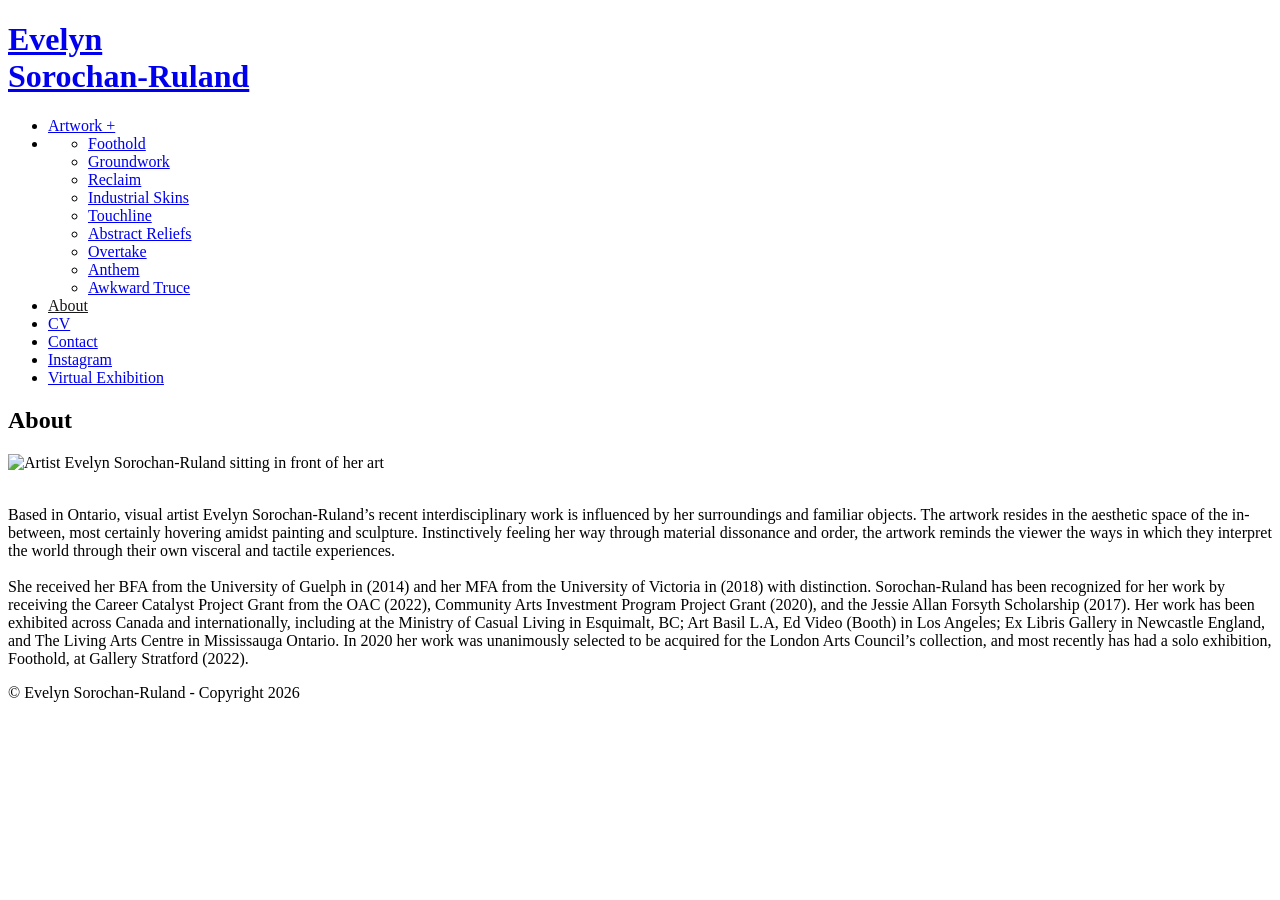
==== about.html @ 33db1806 "Update copyright year to 2026 in multiple HTML files" ====
<!doctype html>
<html lang="en">

<head>
    <link rel="preconnect" href="https://fonts.googleapis.com"/>
    <link rel="stylesheet" href="https://fonts.googleapis.com/css2?family=Spartan:wght@300;400;500&display=swap" />
    <!-- Global site tag (gtag.js) - Google Analytics -->
    <script async src="https://www.googletagmanager.com/gtag/js?id=G-T53KKNL53F"></script>
    <script>
        window.dataLayer = window.dataLayer || [];

        function gtag() {
            dataLayer.push(arguments);
        }
        gtag('js', new Date());
        gtag('config', 'G-T53KKNL53F');
    </script>
    <meta charset="utf-8">
    <meta name="viewport" content="width=device-width, initial-scale=1.0" />
    <title>The Artist | Evelyn Sorochan-Ruland</title>
    <meta name="description" content="Learn more about visual artist Evelyn Sorochan-Ruland.">
    <link href="main.css" rel="stylesheet">
    <!-- ****** faviconit.com favicons ****** -->
    <link rel="shortcut icon" href="/favicon.ico">
    <link rel="icon" sizes="16x16 32x32 64x64" href="/favicon.ico">
    <link rel="icon" type="image/png" sizes="196x196" href="/favicon-192.png">
    <link rel="icon" type="image/png" sizes="160x160" href="/favicon-160.png">
    <link rel="icon" type="image/png" sizes="96x96" href="/favicon-96.png">
    <link rel="icon" type="image/png" sizes="64x64" href="/favicon-64.png">
    <link rel="icon" type="image/png" sizes="32x32" href="/favicon-32.png">
    <link rel="icon" type="image/png" sizes="16x16" href="/favicon-16.png">
    <link rel="apple-touch-icon" href="/favicon-57.png">
    <link rel="apple-touch-icon" sizes="114x114" href="/favicon-114.png">
    <link rel="apple-touch-icon" sizes="72x72" href="/favicon-72.png">
    <link rel="apple-touch-icon" sizes="144x144" href="/favicon-144.png">
    <link rel="apple-touch-icon" sizes="60x60" href="/favicon-60.png">
    <link rel="apple-touch-icon" sizes="120x120" href="/favicon-120.png">
    <link rel="apple-touch-icon" sizes="76x76" href="/favicon-76.png">
    <link rel="apple-touch-icon" sizes="152x152" href="/favicon-152.png">
    <link rel="apple-touch-icon" sizes="180x180" href="/favicon-180.png">
    <meta name="msapplication-TileColor" content="#FFFFFF">
    <meta name="msapplication-TileImage" content="/favicon-144.png">
    <meta name="msapplication-config" content="/browserconfig.xml">
    <!-- ****** faviconit.com favicons ****** -->
    <!--[if lt IE 9]>
<script src="http://html5shiv.googlecode.com/svn/trunk/html5.js"></script>
<![endif]-->
    <script language="JavaScript" type="text/JavaScript">

        function dropdown() {
            var x = document.getElementById("innermenu");
            var y = document.getElementById("dropbut");
            var z = document.getElementById("images");
            if (x.className === "") {
                x.className = "active";
                z.className = "active";
                y.style = "color:#171717";
                y.innerHTML = "Artwork −";
                sessionStorage.setItem("down", true);
            } else {
                x.className = "";
                z.className = "";
                y.style = "color: #555555";
                y.innerHTML = "Artwork +";
                sessionStorage.setItem("down", false);
            }
        }
        var x;

        function dropfunc() {
            x = setTimeout(dropdown,
                9000);
        }

        function cleartime() {
            try {
                clearTimeout(x);
            } catch {}
        }

        function resettime() {
            var x = document.getElementById("innermenu");
            if (x.className == "active") {} else {
                cleartime(x);
            }
        }

        function setup() {
            var x = document.getElementById("innermenu");
            var z = document.getElementById("images");
            var test = "false";
            try {
                test = sessionStorage.getItem("down");
            } catch (err) {}
            if (test === "true") {
                x.className = "active";
                z.className = "active";
                setTimeout(dropdown, 300);
                sessionStorage.setItem("down", false);
            } else {
                x.className = "";
                z.className = "";
                sessionStorage.setItem("down",
                    false);
            }
        }

    </script>
</head>
<div id="wrap">

    <body>
        <div id="menu">
            <header>
                <h1><a href="index.html">Evelyn<br>Sorochan-Ruland</a></h1>
            </header>
            <nav>
                <ul>
                    <li><a href="#/" id="dropbut" onclick="dropdown(); cleartime(); dropfunc(); resettime();">Artwork +</a></li>
                    <li id="temp">
                        <div id="innermenu">
                            <nav>
                                <ul>
                                    <li><a href="foothold.html#top">Foothold</a> </li>
                                    <li><a href="groundwork.html#top">Groundwork</a></li>
                                    <li><a href="reclaim.html#top">Reclaim</a></li>
									<li><a href="industrial_skins.html#top">Industrial Skins</a></li>
									<li><a href="touchline.html#top">Touchline</a></li>
									<li><a href="abstractreliefs.html#top">Abstract Reliefs</a> </li>
                                    <li><a href="overtake.html#top">Overtake</a></li>
									<li><a href="anthem.html#top">Anthem</a></li>
                                    <li><a href="awkward_truce.html#top">Awkward Truce</a></li>
                                </ul>
                            </nav>
                        </div>
                    </li>
                    <li><a href="about.html" style=color:#171717>About</a></li>
                    <li><a href="cv.html">CV</a></li>
                    <li><a href="contact.html">Contact</a></li>
                    <li><a href="https://www.instagram.com/evierenae/?hl=en" target="_blank">Instagram</a></li>
                    <li class="vr"><a href="virtual_reality.html">Virtual Exhibition</a></li>
                </ul>
            </nav>
        </div>
        <div id="top"></div>
        <main>
            <div id="images">
                <script language="JavaScript" type="text/JavaScript"> setup(); </script>
                <h2 class="titleani">About</h2>
                <div id="column"> <img src="images/portrait/IMG_0545.webp"
                        alt="Artist Evelyn Sorochan-Ruland sitting in front of her art" width="2517" height="1888">
                    
                    <p><br>Based in Ontario, visual artist Evelyn Sorochan-Ruland’s recent interdisciplinary work is influenced by
                        her surroundings and familiar objects. The artwork resides in the aesthetic space of the
                        in-between, most certainly hovering amidst
                        painting and sculpture. Instinctively feeling her way through material dissonance and order, the artwork
                        reminds the viewer the ways in which they interpret the world through their own visceral and tactile
                        experiences.
                        <br>
                        <br>She received her BFA from the University of Guelph in (2014) and her MFA from the University of
                        Victoria in (2018) with distinction. Sorochan-Ruland has been recognized for her work by receiving the
                        Career Catalyst Project Grant from the OAC (2022), Community Arts Investment Program Project Grant
                        (2020), and the Jessie Allan Forsyth Scholarship (2017). Her work has been exhibited across Canada and
                        internationally, including at the Ministry of Casual Living in Esquimalt, BC; Art Basil L.A, Ed Video
                        (Booth) in Los Angeles; Ex Libris Gallery in Newcastle England, and The Living Arts Centre in
                        Mississauga Ontario. In 2020 her work was unanimously selected to be acquired for the London Arts
                        Council’s collection, and most recently has had a solo exhibition, Foothold, at Gallery Stratford (2022).
                    </p>
                </div>
            </div>
        </main>
        <footer>
            <p id="left-foot"> &copy; Evelyn Sorochan-Ruland - Copyright 2026</p>
        </footer>
    </body>
</div>

</html>
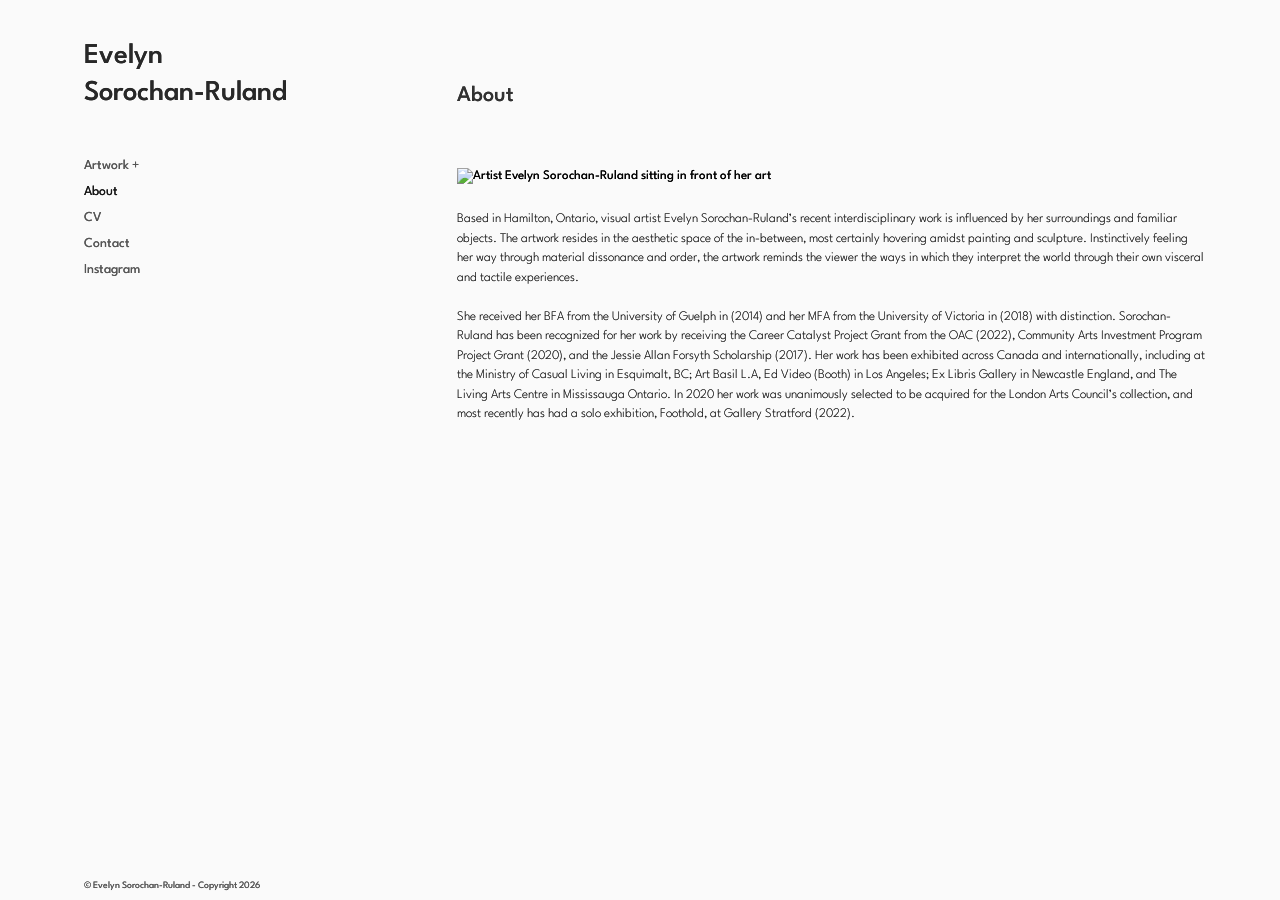
==== commit b16d4181: "Describe each public page for search and keep the unfinished virtual exhibition hidden. Point titles" ====
--- a/about.html
+++ b/about.html
@@ -17,8 +17,23 @@
     </script>
     <meta charset="utf-8">
     <meta name="viewport" content="width=device-width, initial-scale=1.0" />
-    <title>The Artist | Evelyn Sorochan-Ruland</title>
-    <meta name="description" content="Learn more about visual artist Evelyn Sorochan-Ruland.">
+    <title>About | Evelyn Sorochan-Ruland</title>
+    <meta name="description" content="About Evelyn Sorochan-Ruland, interdisciplinary artist in Hamilton, Ontario. BFA (Guelph), MFA (Victoria), BEd (Queen's).">
+    <link rel="canonical" href="https://evelynsorochanruland.com/about.html">
+    <meta name="author" content="Evelyn Sorochan-Ruland">
+    <meta property="og:locale" content="en_CA">
+    <meta property="og:type" content="website">
+    <meta property="og:site_name" content="Evelyn Sorochan-Ruland">
+    <meta property="og:title" content="About | Evelyn Sorochan-Ruland">
+    <meta property="og:description" content="About Evelyn Sorochan-Ruland, interdisciplinary artist in Hamilton, Ontario. BFA (Guelph), MFA (Victoria), BEd (Queen's).">
+    <meta property="og:url" content="https://evelynsorochanruland.com/about.html">
+    <meta property="og:image" content="https://evelynsorochanruland.com/images/portrait/IMG_0545.jpg">
+    <meta property="og:image:alt" content="Evelyn Sorochan-Ruland in front of her artwork">
+    <meta name="twitter:card" content="summary_large_image">
+    <meta name="twitter:title" content="About | Evelyn Sorochan-Ruland">
+    <meta name="twitter:description" content="About Evelyn Sorochan-Ruland, interdisciplinary artist in Hamilton, Ontario. BFA (Guelph), MFA (Victoria), BEd (Queen's).">
+    <meta name="twitter:image" content="https://evelynsorochanruland.com/images/portrait/IMG_0545.jpg">
+    <meta name="twitter:image:alt" content="Evelyn Sorochan-Ruland in front of her artwork">
     <link href="main.css" rel="stylesheet">
     <!-- ****** faviconit.com favicons ****** -->
     <link rel="shortcut icon" href="/favicon.ico">
@@ -106,6 +121,60 @@
         }
 
     </script>
+<script type="application/ld+json">
+{
+    "@context":  "https://schema.org",
+    "@graph":  [
+                   {
+                       "@type":  "Person",
+                       "@id":  "https://evelynsorochanruland.com/#person",
+                       "name":  "Evelyn Sorochan-Ruland",
+                       "jobTitle":  "Visual Artist",
+                       "description":  "Evelyn Sorochan-Ruland is an interdisciplinary artist living and working in Hamilton, Ontario. Her work sits between painting and sculpture.",
+                       "url":  "https://evelynsorochanruland.com/",
+                       "image":  "https://evelynsorochanruland.com/images/portrait/IMG_0545.jpg",
+                       "email":  "evelyn_sr@icloud.com",
+                       "address":  {
+                                       "@type":  "PostalAddress",
+                                       "addressLocality":  "Hamilton",
+                                       "addressRegion":  "ON",
+                                       "addressCountry":  "CA"
+                                   },
+                       "alumniOf":  [
+                                        {
+                                            "@type":  "CollegeOrUniversity",
+                                            "name":  "Queen\u0027s University"
+                                        },
+                                        {
+                                            "@type":  "CollegeOrUniversity",
+                                            "name":  "University of Victoria"
+                                        },
+                                        {
+                                            "@type":  "CollegeOrUniversity",
+                                            "name":  "University of Guelph"
+                                        }
+                                    ],
+                       "award":  [
+                                     "Career Catalyst Project Grant, Ontario Arts Council (2022)",
+                                     "Community Arts Investment Program Project Grant (2020)",
+                                     "Jessie Allan Forsyth Scholarship (2017)"
+                                 ],
+                       "sameAs":  [
+                                      "https://www.instagram.com/evierenae/",
+                                      "https://www.linkedin.com/in/evelyn-sorochan-ruland-b775241b1"
+                                  ]
+                   },
+                   {
+                       "@type":  "ProfilePage",
+                       "url":  "https://evelynsorochanruland.com/about.html",
+                       "name":  "About Evelyn Sorochan-Ruland",
+                       "mainEntity":  {
+                                          "@id":  "https://evelynsorochanruland.com/#person"
+                                      }
+                   }
+               ]
+}
+</script>
 </head>
 <div id="wrap">
 
@@ -150,7 +219,7 @@
                 <div id="column"> <img src="images/portrait/IMG_0545.webp"
                         alt="Artist Evelyn Sorochan-Ruland sitting in front of her art" width="2517" height="1888">
                     
-                    <p><br>Based in Ontario, visual artist Evelyn Sorochan-Ruland’s recent interdisciplinary work is influenced by
+                    <p><br>Based in Hamilton, Ontario, visual artist Evelyn Sorochan-Ruland’s recent interdisciplinary work is influenced by
                         her surroundings and familiar objects. The artwork resides in the aesthetic space of the
                         in-between, most certainly hovering amidst
                         painting and sculpture. Instinctively feeling her way through material dissonance and order, the artwork
--- a/main.css
+++ b/main.css
@@ -0,0 +1,952 @@
+header,
+nav,
+section,
+footer,
+main {
+    display: block;
+}
+
+html {
+    scroll-behavior: smooth;
+    overflow-y: scroll;
+}
+
+header {
+    overflow: hidden;
+}
+
+/* Unpublished virtual exhibition. Delete both .vr rules in this file to show the menu link. */
+.vr {
+    display: none;
+    height: 10px;
+}
+
+.cv-list {
+    margin-top: 5px;
+}
+
+#homeani {
+    overflow: hidden;
+    transform: translate(50%, 50%);
+    height: 30px;
+    margin-top: 2px;
+    padding-left: 0px;
+    margin-left: 0px;
+}
+
+#homeani {
+    animation: showName 1s;
+    animation-delay: 1.1s;
+    animation-fill-mode: forwards;
+    bottom: 0;
+    transform: translate(0, -110%);
+    padding-top: 36px;
+    height: 36px;
+    margin-bottom: 0;
+}
+
+#homeanibtm {
+    overflow: hidden;
+    height: 47px;
+    padding-left: 0px;
+    margin-left: 0px;
+    margin-top: 1px;
+    margin-bottom: 0px;
+    padding-bottom: 0px;
+    animation: showNameBtm 1s;
+    animation-delay: 0.2s;
+    animation-fill-mode: forwards;
+    transform: translate(0, -270%);
+}
+
+.titleani {
+    animation: showTitle 1s;
+    animation-delay: 0.0s;
+    animation-fill-mode: forwards;
+    bottom: 0;
+    transform: translate(0, -350%);
+    height: 36px;
+    margin-bottom: 0;
+}
+
+body {
+    margin: 0;
+    background: #fafafa;
+    font: 13px/1.3 'Spartan', serif;
+    font-weight: normal;
+    text-shadow: 0 0 0;
+    min-height: 100vh;
+    -webkit-text-size-adjust: 100%;
+    -moz-text-size-adjust: 100%;
+    -ms-text-size-adjust: 100%;
+}
+
+#wrap {
+    background-color: #fafafa;
+    margin: 0 auto;
+    width: 90%;
+    max-width: 1800px;
+    min-width: 768px;
+}
+
+#sponsored {
+    background-color: #f0f0f0;
+}
+
+#sponsoredInside {
+        text-align: center;
+}
+
+#topButton {
+    position: fixed; 
+    bottom: 20px;
+    right: 20px; 
+    z-index: 99; 
+    border: none; 
+    outline: none;
+    background-color: #a5a5a5; 
+    color: white; 
+    cursor: pointer; 
+    padding: 12px 12px 10px 12px; 
+    border-radius: 6px; 
+    font-size: 12px; 
+    text-decoration: none;
+    opacity: 85%;
+  }
+
+nav {
+    text-align: left;
+    width: 290px;
+    opacity: 100%;
+    z-index: 99;
+}
+
+nav ul {
+    list-style: none;
+    padding: 0;
+    padding-top: 35px;
+    margin: 0;
+}
+
+nav li {
+    padding-bottom: 8px;
+}
+
+nav li:last-child {
+    border-bottom: none;
+}
+
+nav a {
+    font-family: 'Spartan', sans-serif;
+    font-weight: 400;
+    color: #555555;
+    text-decoration: none;
+    font-size: 1.05em;
+    transition-duration: 0.1s;
+}
+
+nav a:hover {
+    color: #151515;
+    padding-left: 1px;
+}
+
+section nav {
+    text-align: left;
+    width: 290px;
+    padding-top: 20px;
+    padding-left: 2px;
+    opacity: 100%;
+}
+
+section nav ul {
+    border: none;
+    list-style: none;
+    padding: 0;
+    margin-right: 25px;
+    margin: 0;
+}
+
+section nav li {
+    padding-bottom: 9px;
+}
+
+section nav li:last-child {
+    border-bottom: none;
+}
+
+section nav a {
+    font-family: 'Spartan', sans-serif;
+    font-weight: 200;
+    color: #616161;
+    text-decoration: none;
+    font-size: 1em;
+    transition-duration: 0.2s;
+}
+
+section nav a:hover {
+    color: #a33376;
+}
+
+#menu {
+    background-color: #fafafa;
+    position: fixed;
+    float: left;
+    width: 288px;
+    height: 100%;
+    padding-left: 20px;
+}
+
+#submenu {
+    float: right;
+    display: block;
+    margin-top: 140px;
+    width: 55%;
+    padding-right: 20px;
+}
+
+h1 a {
+    text-decoration: none;
+    color: #282828;
+    font-size: 1.1em;
+    text-align: left;
+    margin: 0;
+    padding: 0px;
+    font-weight: 500;
+    text-shadow: 0 0 0;
+}
+
+h1 {
+    margin-bottom: 10px;
+    margin-top: 38px
+}
+
+h2 {
+    color: #323232;
+    font-size: 1.7em;
+    text-align: left;
+    margin: 0;
+    padding: 0px;
+    padding-bottom: 20px;
+    width: 300px;
+    font-weight: 500;
+    text-shadow: 0 0 0;
+}
+
+#images {
+    float: right;
+    display: block;
+    margin-top: 82px;
+    width: 65%;
+    padding-right: 10px;
+    padding-bottom: 150px;
+    min-height: 300px;
+    transition-duration: 1s;
+}
+
+#images img {
+    max-width: 100%;
+    height: auto;
+    max-height: 1000px;
+    margin-top: 40px;
+    object-fit: contain;
+    object-position: left bottom;
+}
+
+#images img:first-child {
+    border-top: none;
+}
+
+#dotContainer {
+    width: 100%;
+}
+
+.dot {
+    height: 7px;
+    width: 7px;
+    margin: 0 1.5%;
+    margin-top: 5px;
+    background-color: #9c9c9c;
+    border-radius: 50%;
+    display: inline-block;
+    transition: background-color 0.4s ease;
+}
+
+.current {
+    background-color: #353535;
+}
+
+#column p {
+    font-family: 'Spartan', sans-serif;
+    font-weight: 200;
+    line-height: 1.5;
+    color: #252525;
+    padding-bottom: 24px;
+    margin-top: 6px;
+}
+
+#column p.series-intro {
+    max-width: 42em;
+    margin-top: 0;
+    padding-bottom: 0;
+}
+
+h3 {
+    font-size: 1.3em;
+    color: #202020;
+    transition-duration: 0.3s;
+    font-weight: 500;
+    margin-bottom: 0;
+}
+
+h4 {
+    font-family: 'Spartan', sans-serif;
+    margin: 0;
+    padding: 0;
+    font-size: 1.1em;
+    color: #373737;
+    line-height: 0.1;
+    white-space: pre-wrap;
+    font-weight: normal;
+    text-shadow: 0 0 0;
+}
+
+table {
+
+    padding-top: 20px;
+    padding-bottom: 20px;
+    font-family: 'Spartan', sans-serif;
+    font-weight: 200;
+    line-height: 1.5;
+    color: #222222;
+    font-size: 0.9em;
+}
+td {
+    vertical-align: top;
+    text-align: left;
+    padding: 1px;
+    padding-right: 10px;;
+}
+
+#bio {
+    max-width: 800px;
+    min-width: 400px;
+}
+
+#bio p {
+    white-space: pre-wrap;
+    font-family: 'Spartan', sans-serif;
+    font-weight: 200;
+    line-height: 1.5;
+    color: #252525;
+    margin: 0;
+    padding-top: 0;
+    padding-bottom: 20px;
+    font-size: 0.9em;
+}
+
+#bio a {
+    color: #a33376;
+}
+
+#column a {
+    color: #a33376;
+}
+
+#bio h4 {
+    color: #202020;
+    font-size: 1.1em;
+    padding-bottom: 5px;
+    padding-top: 5px;
+}
+
+#images h2 {
+    padding-bottom: 10px;
+}
+
+section {
+    text-align: center;
+}
+
+section img {
+    width: 100%;
+}
+
+footer {
+    clear: both;
+    color: #555555;
+    position: fixed;
+    bottom: 0;
+    padding-left: 20px;
+    font-size: 0.75em;
+    width: 100%;
+    margin-bottom: 0;
+    padding-bottom: 0;
+}
+
+footer a {
+    font-family: 'Spartan', sans-serif;
+    color: #424242;
+    background-color: #f2f2f2;
+    padding: 3px;
+    font-size: 1.1em;
+    text-decoration: none;
+    border: solid 1px #919191;
+    transition-duration: 0.2s;
+    line-height: 1.5;
+}
+
+footer a:hover {
+    color: #f2f2f2;
+    background-color: #424242;
+    border-color: #424242;
+}
+
+#left-foot a {
+    font-family: 'Spartan', serif;
+    background-color: #fafafa;
+    border: none;
+    padding: 0;
+    font-size: 1em;
+    text-decoration: underline;
+}
+
+#left-foot-oac {
+    width: 250px;
+    left: 0;
+    margin-bottom: 5px;
+}
+
+#left-foot a:visited {
+    color: #424242;
+}
+
+#left-foot a:hover {
+    color: #919191;
+}
+
+#right-foot {
+    display: none;
+    margin-left: 62%;
+    box-shadow: 2px 2px black;
+}
+
+#left-foot {
+    left: 0;
+    width: 60%;
+    max-width: 300px;
+    min-width: 320px;
+    margin-bottom: 0.5px;
+    margin-right: 0;
+    margin-top: 2px;
+    background-color: #fafafa;
+    padding-bottom: 7px;
+    padding-top: 3px;
+}
+
+#right-foot p {
+    font-family: 'Spartan', sans-serif;
+    color: #424242;
+}
+
+#dropbut {
+    font-family: 'Spartan', sans-serif;
+    color: #555555;
+    font-weight: 400;
+    text-decoration: none;
+    font-size: 1.05em;
+    transition-duration: 0.2s;
+    background: none;
+    border: none;
+    padding: 0;
+    margin: 0;
+}
+
+#dropbut:hover {
+    color: #151515 !important;
+    padding-left: 1px;
+}
+
+#innermenu {
+    padding-top: 0px;
+    margin: 0px;
+    max-height: 0;
+    overflow: hidden;
+    transition: max-height 0.8s, margin-top 0.8s;
+}
+
+#innermenu nav {
+    padding: 0px;
+    margin: 0px;
+    padding-left: 15px;
+    border: none;
+    padding-bottom: 10px;
+}
+
+#innermenu a:hover {
+    color: #151515;
+    padding-left: 1px;
+}
+
+#innermenu ul {
+    border: none;
+    padding-top: 0;
+    margin-top: 0;
+    transition-duration: 0.2s;
+}
+
+#innermenu nav a {
+    font-family: 'Spartan', sans-serif;
+    color: #555555;
+    font-weight: 400;
+    text-decoration: none;
+    font-size: 1.05em;
+    transition-duration: 0.2s;
+}
+
+#innermenu.active {
+    max-height: 240px;
+}
+
+#temp {
+    padding-bottom: 0px;
+}
+
+@keyframes wiggle {
+    50% {
+        transform: translate3d(0px, 0, 0);
+    }
+    53%,
+    55% {
+        transform: translate3d(1px, 0, 0);
+    }
+    52%,
+    54%,
+    56% {
+        transform: translate3d(-1px, 0, 0);
+    }
+    58% {
+        transform: translate3d(0px, 0, 0);
+    }
+}
+
+@keyframes showName {
+    0% {
+        transform: translate3d(0, -110%, 0);
+    }
+    100% {
+        transform: translate3d(0, 0, 0);
+    }
+}
+
+@keyframes showNameBtm {
+    0% {
+        transform: translate3d(0, -270%, 0);
+    }
+    100% {
+        transform: translate3d(0, 0, 0);
+    }
+}
+
+@keyframes showTitle {
+    0% {
+        transform: translate3d(0, -350%, 0);
+    }
+    100% {
+        transform: translate3d(0, 0, 0);
+    }
+}
+
+@media screen and (max-width:1500px) {
+    #wrap {
+        width: 90%;
+    }
+}
+
+@media screen and (max-width:1100px) {
+    #bio p {
+        font-size: 0.8em;
+    }
+    table {
+        font-size: 0.8em;
+    }
+
+    #images {
+        width: 55%;
+    }
+}
+
+@media screen and (max-width:770px) {
+    /* Keep in sync with the .vr rule at the top of this file. */
+    .vr {
+        display: none;
+        height: 10px;
+    }
+
+    .dot {
+        height: 9px;
+        width: 9px;
+        margin: 0 2%;
+        margin-top: 8px;
+    }
+
+    #topButton {
+        font-size: 16px;
+        padding: 13px 13px 11px 13px;
+    }
+    .titleani {
+        animation: none;
+        transform: translate(0%, 0%);
+    }
+    #homeani {
+        animation: none;
+        transform: translate(0%, 0%);
+        padding-left: 0px;
+        margin-left: 0px;
+        padding-bottom: 10px;
+        padding-top: 8px;
+        width: 100%;
+        transition-duration: 0.1s;
+    }
+    #homeanibtm {
+        animation: none;
+        transform: translate(0%, 0%);
+        padding-bottom: 27px;
+        padding-top: 0px;
+        margin-top: 0px
+    }
+    h1 {
+        font-size: 2.2em;
+        background-color: #fafafa;
+        padding: 0;
+        margin: 0;
+        padding-bottom: 20px;
+        padding-top: 20px;
+        font-size: 2.5em;
+        background-color: #f0f0f0;
+        padding: 0;
+        margin: 0;
+        padding-bottom: 28px;
+        padding-top: 10px;
+        position: sticky;
+        
+    }
+    h1 a {
+        text-align: center;
+    }
+    h2 {
+        padding-top: 20px;
+        font-size: 1.9em;
+        width: 90%;
+    }
+    h3 {
+        font-size: 1.3em;
+        line-height: 1;
+    }
+    h4 {
+        font-size: 0.9em;
+    }
+    #menu {
+        margin: 0;
+        padding: 0;
+        text-align: center;
+        float: none;
+        height: 10px;
+        width: 100%;
+        padding-bottom: 165px;
+        margin: 0;
+        padding: 0;
+        text-align: center;
+        position: relative;
+        float: none;
+        height: 10px;
+        width: 100%;
+        padding-bottom: 165px;
+    }
+    #submenu {
+        float: none;
+        width: 70%;
+        margin: auto;
+        margin-top: 250px;
+        padding: 0;
+        float: none;
+        width: 90%;
+        margin: auto;
+        margin-top: 300px;
+        padding: 0;
+    }
+    #bio {
+        min-width: 370px;
+    }
+    #bio p {
+        font-size: 0.9em;
+        line-height: 1.7;
+    }
+    table {
+        font-size: 0.9em;
+        line-height: 1.7;
+    }
+    nav {
+        width: 100%;
+        text-align: center;
+        position: fixed;
+        margin: 0;
+        padding: 0;
+        background-color: #fafafa;
+        
+    }
+    #temp {
+        padding: 0;
+    }
+    #wrap {
+        width: 100%;
+        min-width: 480px;
+        margin: 0;
+        padding: 0;
+        min-width: 150px;
+        width: 100%;
+        margin: 0;
+        padding: 0;
+        min-width: 360px;
+        min-height: 100vh;
+    }
+    #column p {
+        font-size: 1em;
+    }
+    nav li {
+        padding-bottom: 20px;
+        display: inline;
+        padding-left: 20px;
+        padding-right: 20px;
+        padding-bottom: 30px;
+        display: block;
+        padding-bottom: 0;
+        padding-top: 20px
+    }
+    nav ul {
+        padding-top: 0px;
+        border-top: none;
+        padding-top: 0px;
+        border-top: none;
+    }
+    nav {
+        font-size: 1.1em;
+        padding: 0;
+        margin: 0;
+        width: 100%;
+        text-align: center;
+        margin: 0;
+        padding: 0;
+        position: relative;
+        background-color: #f0f0f0;
+        padding-top: 10px;
+        font-size: 1.5em;
+        transition-duration: 0.1s;
+        padding: 0;
+        margin: 0;
+        padding-bottom: 20px;
+    }
+    nav a {
+        font-weight: 400;
+    }
+    nav a:hover {
+        padding-left: 0px;
+    }
+    #innermenu nav a {
+        font-size: 0.50em;
+        font-weight: 400;
+        color: #525252;
+    }
+    #innermenu nav {
+        padding-left: 0;
+        padding-top: 10px;
+        padding-bottom: 10px;
+        padding-top: 8px;
+        background-color: #ebebeb;
+    }
+    #innermenu a:hover {
+        padding-left: 0px;
+    }
+    #innermenu nav li {
+        display: block;
+        padding-left: 0;
+        padding-right: 0;
+        padding-bottom: 8px;
+        padding: 1px;
+    }
+    nav li:first-child {
+        padding-top: 0px;
+    }
+    nav li:last-child {
+        padding-bottom: 18px;
+    }
+    #innermenu nav li:last-child {
+        padding-bottom: 5px;
+    }
+    #innermenu nav li:first-child {
+        padding-top: 0px;
+        margin-top: 0px;
+    }
+    #innermenu.active {
+        max-height: 420px;
+        margin-top: 5px
+    }
+    #dropbut {
+        font-weight: 400;
+    }
+    #dropbut:hover {
+        padding-left: 0px;
+    }
+    #images {
+        float: none;
+        width: 95%;
+        margin: auto;
+        padding: 0;
+        margin-bottom: 80px;
+        min-width: 360px;
+        margin-top: 200px;
+    }
+    #images img {
+        max-height: 900px;
+        min-width: 250px;
+        margin-top: 35px;
+    }
+    #images.active {
+        margin-top: 580px;
+    }
+    footer {
+        padding: 0;
+        margin: 0;
+        position: relative;
+        bottom: 0;
+        background-color: #fafafa;
+        -webkit-text-size-adjust: 100%;
+        -moz-text-size-adjust: 100%;
+        -ms-text-size-adjust: 100%;
+        -webkit-text-size-adjust: 100%;
+        -moz-text-size-adjust: 100%;
+        -ms-text-size-adjust: 100%;
+        padding-bottom: 5px;
+    }
+    #rightfoot {
+        display: none;
+    }
+    #left-foot {
+        width: 100%;
+        min-width: 100px;
+        text-align: center;
+        float: none;
+        padding: 0;
+        margin: 0;
+        margin-bottom: 1px;
+        margin-top: 1px;
+        float: none;
+        margin-bottom: 0.5px;
+        margin-top: 2px;
+        margin: auto;
+        background-color: #fafafa;
+    }
+
+    #left-foot-image-container {
+        width: 100%;
+        text-align: center;
+    }
+
+    #left-foot-oac {
+        width: 250px;
+        left: auto;
+        margin: 0 auto;
+        float: none;
+        text-align: center;
+    }
+
+    
+}
+
+@media screen and (max-width:580px) {
+    #bio p {
+        font-size: 0.75em;
+        line-height: 1.7;
+        color: #131313;
+    }
+    table {
+        line-height: 1.7;
+        color: #131313;
+        font-size: 0.75em;
+    }
+}
+
+@media screen and (max-width:770px) {
+    html,
+    body {
+        max-width: 100%;
+        overflow-x: hidden;
+    }
+    h1 {
+        font-size: clamp(1.45em, 6.8vw, 2em);
+        line-height: 1.15;
+        max-width: 100%;
+        padding-left: 16px;
+        padding-right: 16px;
+        box-sizing: border-box;
+    }
+    header,
+    #homeani,
+    #homeanibtm {
+        overflow: visible;
+        max-width: 100%;
+        height: auto;
+    }
+    #homeanibtm,
+    #menu,
+    #wrap {
+        width: 100%;
+        max-width: 100vw;
+        min-width: 0;
+        box-sizing: border-box;
+    }
+    #images,
+    #bio,
+    #column {
+        min-width: 0;
+        max-width: 100%;
+        box-sizing: border-box;
+    }
+    #images {
+        width: 92%;
+    }
+    #images img {
+        width: 100%;
+        min-width: 0;
+        max-width: 100%;
+        height: auto;
+    }
+    #column p,
+    #column p.series-intro,
+    #bio,
+    #bio p,
+    h2 {
+        max-width: 100%;
+        overflow-wrap: break-word;
+    }
+    #bio table,
+    table {
+        width: 100%;
+        max-width: 100%;
+        table-layout: fixed;
+    }
+    td:first-child {
+        width: 4.2em;
+    }
+    td {
+        overflow-wrap: break-word;
+        word-wrap: break-word;
+    }
+    /* Section labels use a very tight line-height so they sit close on desktop.
+       On a phone those labels wrap, and the tight line-height stacks the lines. */
+    h4,
+    #bio h4 {
+        line-height: 1.45;
+        padding-top: 10px;
+        padding-bottom: 6px;
+    }
+}
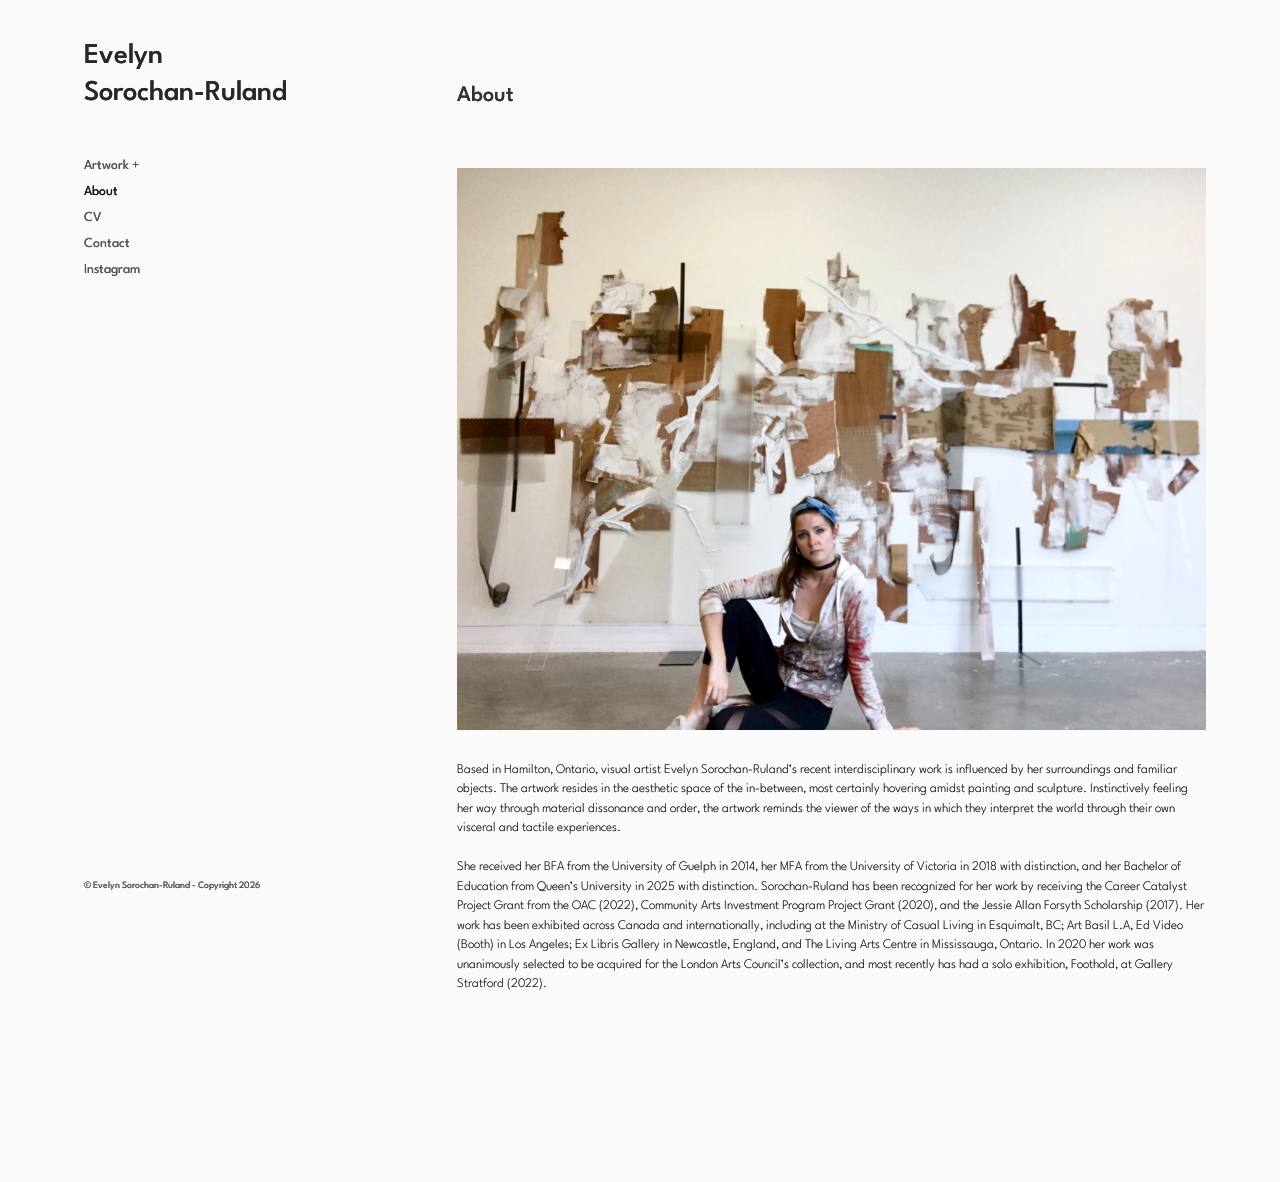
==== commit 5c8708f0: "Update About and CV copy, lighten images, fix the mobile Top button, and add a custom 404. Keep the " ====
--- a/about.html
+++ b/about.html
@@ -3,6 +3,7 @@
 
 <head>
     <link rel="preconnect" href="https://fonts.googleapis.com"/>
+    <link rel="preconnect" href="https://fonts.gstatic.com" crossorigin>
     <link rel="stylesheet" href="https://fonts.googleapis.com/css2?family=Spartan:wght@300;400;500&display=swap" />
     <!-- Global site tag (gtag.js) - Google Analytics -->
     <script async src="https://www.googletagmanager.com/gtag/js?id=G-T53KKNL53F"></script>
@@ -27,12 +28,12 @@
     <meta property="og:title" content="About | Evelyn Sorochan-Ruland">
     <meta property="og:description" content="About Evelyn Sorochan-Ruland, interdisciplinary artist in Hamilton, Ontario. BFA (Guelph), MFA (Victoria), BEd (Queen's).">
     <meta property="og:url" content="https://evelynsorochanruland.com/about.html">
-    <meta property="og:image" content="https://evelynsorochanruland.com/images/portrait/IMG_0545.jpg">
+    <meta property="og:image" content="https://evelynsorochanruland.com/images/portrait/IMG_0545-og.jpg">
     <meta property="og:image:alt" content="Evelyn Sorochan-Ruland in front of her artwork">
     <meta name="twitter:card" content="summary_large_image">
     <meta name="twitter:title" content="About | Evelyn Sorochan-Ruland">
     <meta name="twitter:description" content="About Evelyn Sorochan-Ruland, interdisciplinary artist in Hamilton, Ontario. BFA (Guelph), MFA (Victoria), BEd (Queen's).">
-    <meta name="twitter:image" content="https://evelynsorochanruland.com/images/portrait/IMG_0545.jpg">
+    <meta name="twitter:image" content="https://evelynsorochanruland.com/images/portrait/IMG_0545-og.jpg">
     <meta name="twitter:image:alt" content="Evelyn Sorochan-Ruland in front of her artwork">
     <link href="main.css" rel="stylesheet">
     <!-- ****** faviconit.com favicons ****** -->
@@ -57,9 +58,6 @@
     <meta name="msapplication-TileImage" content="/favicon-144.png">
     <meta name="msapplication-config" content="/browserconfig.xml">
     <!-- ****** faviconit.com favicons ****** -->
-    <!--[if lt IE 9]>
-<script src="http://html5shiv.googlecode.com/svn/trunk/html5.js"></script>
-<![endif]-->
     <script language="JavaScript" type="text/JavaScript">
 
         function dropdown() {
@@ -217,22 +215,22 @@
                 <script language="JavaScript" type="text/JavaScript"> setup(); </script>
                 <h2 class="titleani">About</h2>
                 <div id="column"> <img src="images/portrait/IMG_0545.webp"
-                        alt="Artist Evelyn Sorochan-Ruland sitting in front of her art" width="2517" height="1888">
+                        alt="Artist Evelyn Sorochan-Ruland sitting in front of her art" width="2000" height="1500">
                     
                     <p><br>Based in Hamilton, Ontario, visual artist Evelyn Sorochan-Ruland’s recent interdisciplinary work is influenced by
                         her surroundings and familiar objects. The artwork resides in the aesthetic space of the
                         in-between, most certainly hovering amidst
                         painting and sculpture. Instinctively feeling her way through material dissonance and order, the artwork
-                        reminds the viewer the ways in which they interpret the world through their own visceral and tactile
+                        reminds the viewer of the ways in which they interpret the world through their own visceral and tactile
                         experiences.
                         <br>
-                        <br>She received her BFA from the University of Guelph in (2014) and her MFA from the University of
-                        Victoria in (2018) with distinction. Sorochan-Ruland has been recognized for her work by receiving the
+                        <br>She received her BFA from the University of Guelph in 2014, her MFA from the University of
+                        Victoria in 2018 with distinction, and her Bachelor of Education from Queen’s University in 2025 with distinction. Sorochan-Ruland has been recognized for her work by receiving the
                         Career Catalyst Project Grant from the OAC (2022), Community Arts Investment Program Project Grant
                         (2020), and the Jessie Allan Forsyth Scholarship (2017). Her work has been exhibited across Canada and
                         internationally, including at the Ministry of Casual Living in Esquimalt, BC; Art Basil L.A, Ed Video
-                        (Booth) in Los Angeles; Ex Libris Gallery in Newcastle England, and The Living Arts Centre in
-                        Mississauga Ontario. In 2020 her work was unanimously selected to be acquired for the London Arts
+                        (Booth) in Los Angeles; Ex Libris Gallery in Newcastle, England, and The Living Arts Centre in
+                        Mississauga, Ontario. In 2020 her work was unanimously selected to be acquired for the London Arts
                         Council’s collection, and most recently has had a solo exhibition, Foothold, at Gallery Stratford (2022).
                     </p>
                 </div>
--- a/main.css
+++ b/main.css
@@ -114,6 +114,20 @@
     opacity: 85%;
   }
 
+#topButton.is-hidden {
+    display: none;
+}
+
+#images picture {
+    display: block;
+    max-width: 100%;
+}
+
+#left-foot-image-container picture {
+    display: inline-block;
+    max-width: 100%;
+}
+
 nav {
     text-align: left;
     width: 290px;
@@ -896,6 +910,22 @@
         max-width: 100%;
         height: auto;
     }
+    /* Home uses two headings so the name can animate on desktop.
+       On a phone, stack them like the single heading on every other page. */
+    #homeani,
+    #homeanibtm {
+        margin: 0;
+        padding: 0 16px;
+        box-sizing: border-box;
+    }
+    #homeani {
+        padding-top: 10px;
+        padding-bottom: 0;
+    }
+    #homeanibtm {
+        padding-top: 0;
+        padding-bottom: 28px;
+    }
     #homeanibtm,
     #menu,
     #wrap {
@@ -928,6 +958,11 @@
         max-width: 100%;
         overflow-wrap: break-word;
     }
+    /* Keep series intros clear of the fixed Top button on a phone. */
+    #column p.series-intro {
+        box-sizing: border-box;
+        padding-right: 88px;
+    }
     #bio table,
     table {
         width: 100%;
